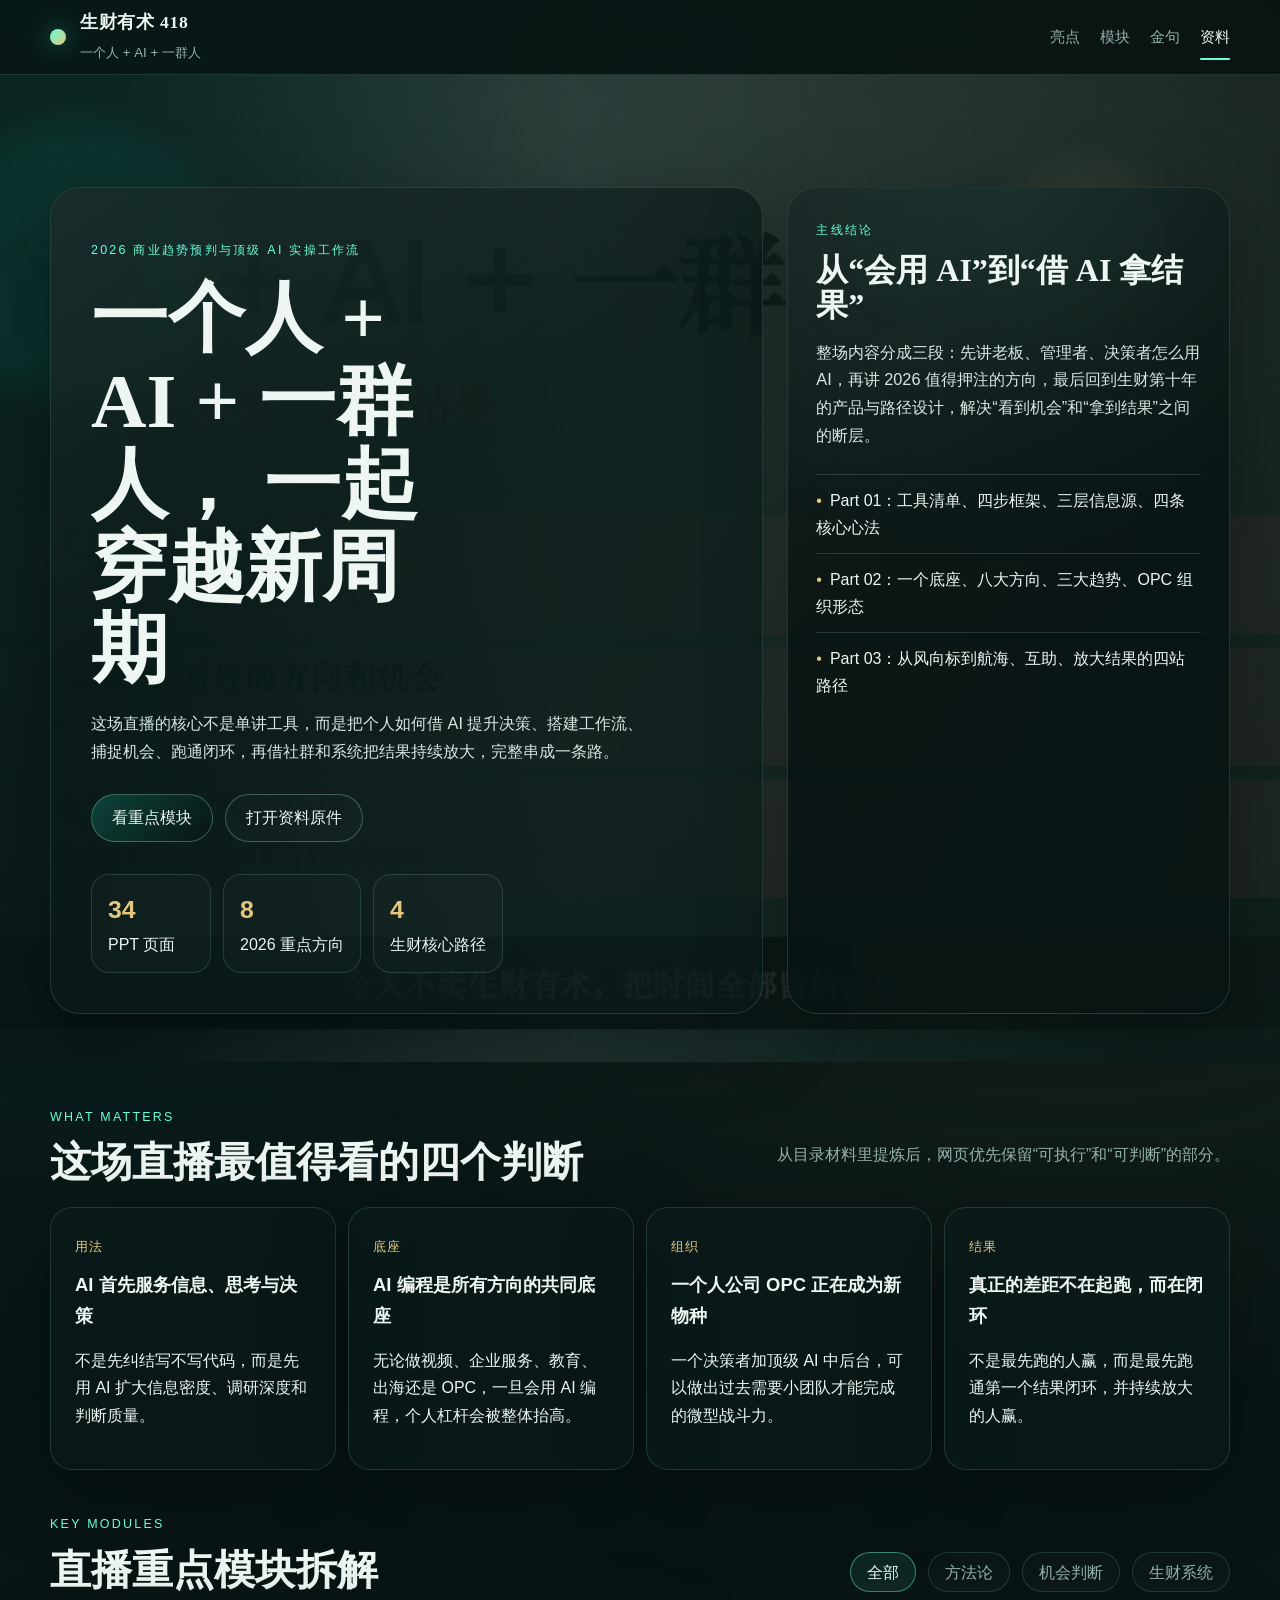
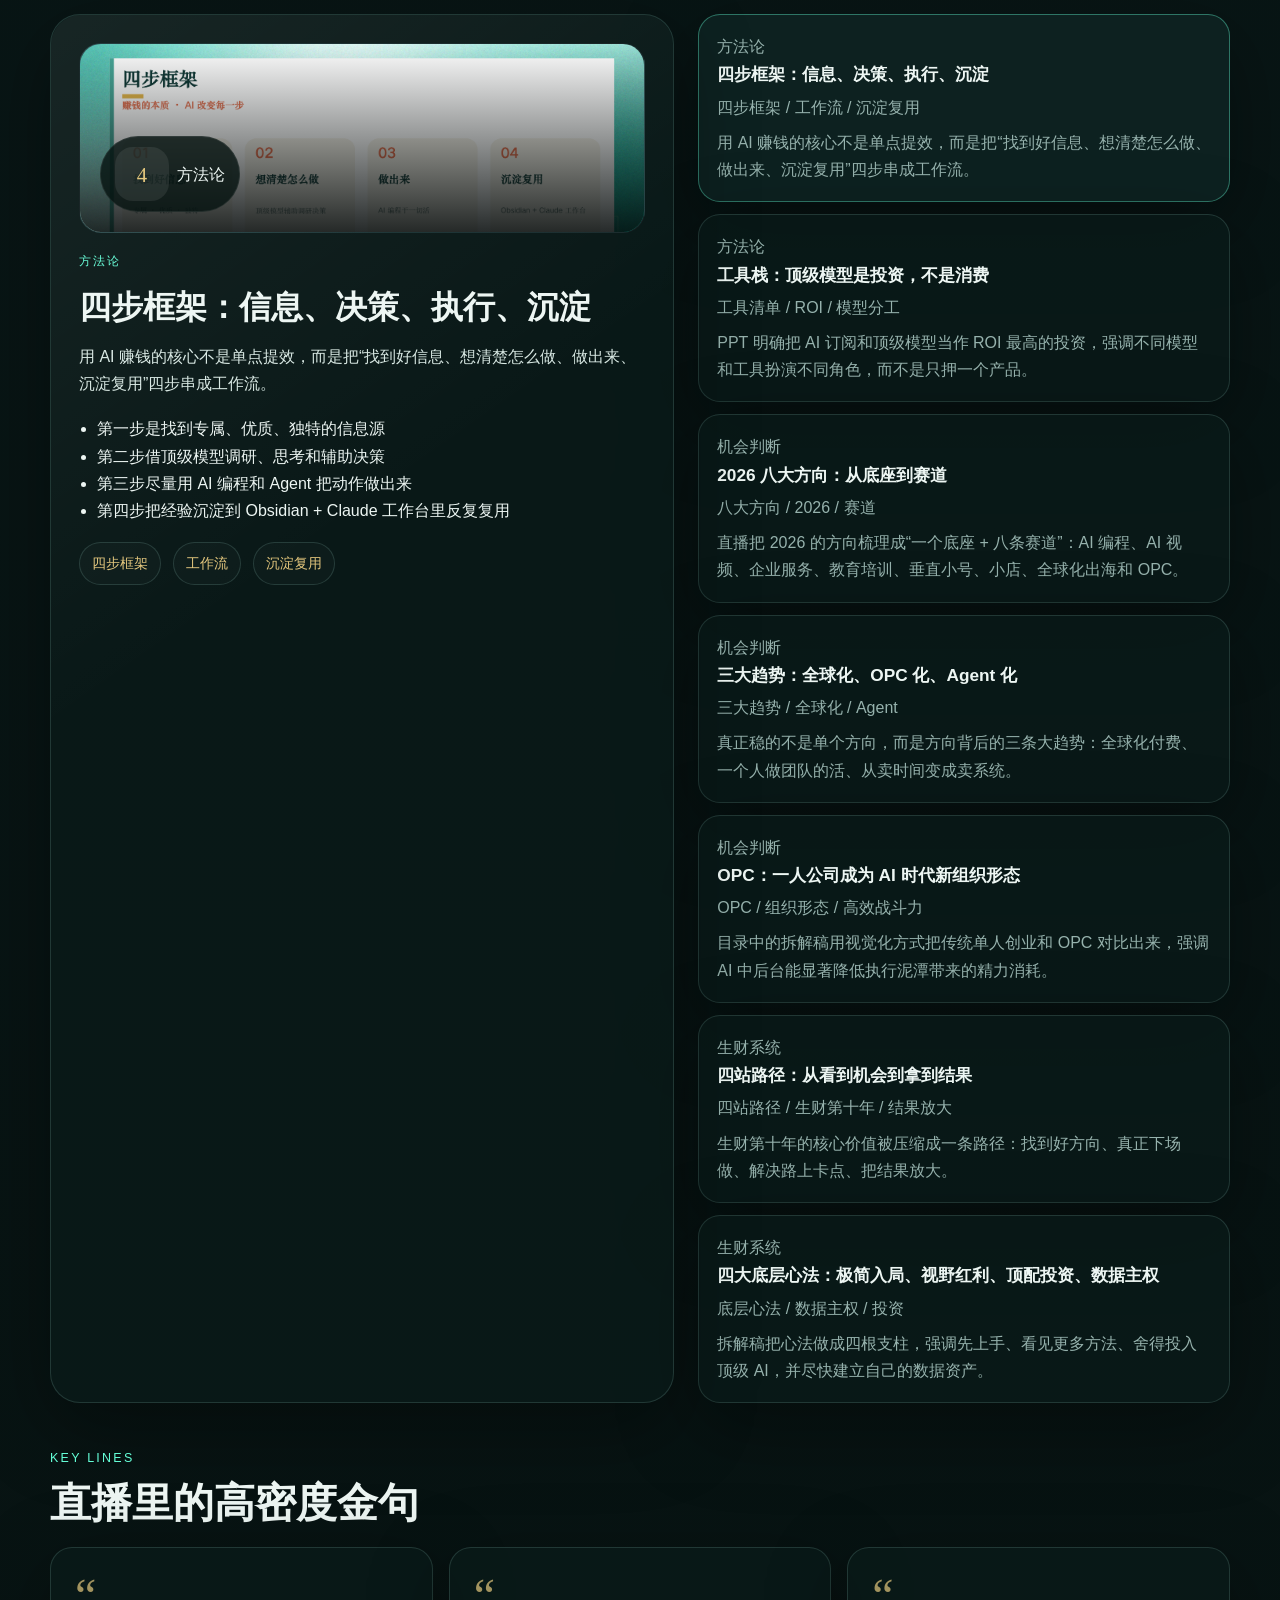
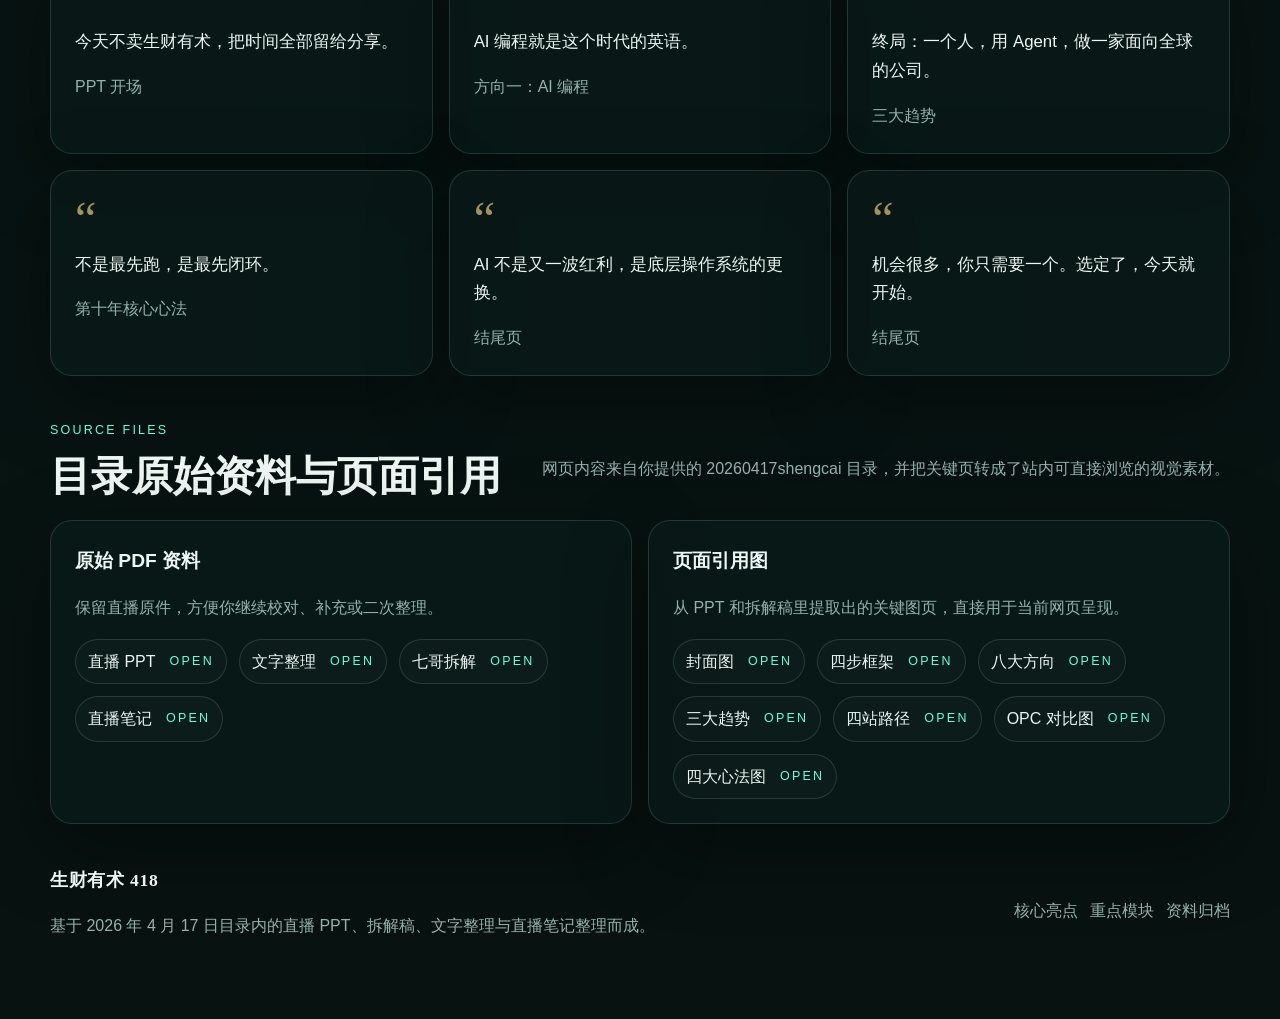
==== shengcai-20260417/index.html @ 8b5c6d2c "Publish shengcai 418 webpage" ====
<!DOCTYPE html>
<html lang="zh-CN">
<head>
  <meta charset="UTF-8">
  <meta name="viewport" content="width=device-width, initial-scale=1.0">
  <title>Insight Dark Template</title>
  <meta name="description" content="One-folder webpage template for insight pages, recap pages, and structured content landing pages.">
  <link rel="stylesheet" href="styles.css">
</head>
<body>
  <div class="site-shell">
    <header class="site-header">
      <div class="container header-row">
        <a class="brand" href="#top">
          <span class="brand-mark"></span>
          <span>
            <strong id="brand-name">Template</strong>
            <small id="brand-tagline">One folder, one webpage</small>
          </span>
        </a>
        <nav class="site-nav" id="site-nav"></nav>
      </div>
      <div class="container">
        <div class="creator-bar" id="creator-bar"></div>
      </div>
    </header>

    <main id="top">
      <section class="hero">
        <div class="hero-orb hero-orb-a"></div>
        <div class="hero-orb hero-orb-b"></div>
        <div class="container hero-grid">
          <div class="hero-copy">
            <p class="eyebrow" id="hero-eyebrow"></p>
            <h1 class="hero-title" id="hero-title"></h1>
            <p class="hero-summary" id="hero-summary"></p>
            <div class="hero-actions" id="hero-actions"></div>
            <div class="hero-stats" id="hero-stats"></div>
          </div>
          <aside class="hero-panel">
            <div class="panel-kicker" id="hero-panel-kicker"></div>
            <h2 class="panel-title" id="hero-panel-title"></h2>
            <p class="panel-text" id="hero-panel-text"></p>
            <ul class="panel-list" id="hero-panel-list"></ul>
          </aside>
        </div>
      </section>

      <section class="section focus-section" id="focus">
        <div class="container">
          <div class="section-head">
            <div>
              <p class="section-kicker" id="focus-kicker"></p>
              <h2 class="section-title" id="focus-title"></h2>
            </div>
            <p class="section-note" id="focus-note"></p>
          </div>
          <div class="focus-grid" id="focus-grid"></div>
        </div>
      </section>

      <section class="section module-section" id="modules">
        <div class="container">
          <div class="section-head">
            <div>
              <p class="section-kicker" id="modules-kicker"></p>
              <h2 class="section-title" id="modules-title"></h2>
            </div>
            <div class="module-filters" id="module-filters"></div>
          </div>

          <div class="module-layout">
            <article class="module-spotlight" id="module-spotlight"></article>
            <div class="module-list" id="module-list"></div>
          </div>
        </div>
      </section>

      <section class="section quotes-section" id="quotes">
        <div class="container">
          <div class="section-head">
            <div>
              <p class="section-kicker" id="quotes-kicker"></p>
              <h2 class="section-title" id="quotes-title"></h2>
            </div>
          </div>
          <div class="quotes-grid" id="quotes-grid"></div>
        </div>
      </section>

      <section class="section archive-section" id="archive">
        <div class="container">
          <div class="section-head">
            <div>
              <p class="section-kicker" id="archive-kicker"></p>
              <h2 class="section-title" id="archive-title"></h2>
            </div>
            <p class="section-note" id="archive-note"></p>
          </div>
          <div class="archive-grid" id="archive-grid"></div>
        </div>
      </section>
    </main>

    <footer class="site-footer">
      <div class="container footer-row">
        <div>
          <strong id="footer-title"></strong>
          <p id="footer-copy"></p>
        </div>
        <div class="footer-links" id="footer-links"></div>
      </div>
    </footer>
  </div>

  <script src="content.js"></script>
  <script src="app.js"></script>
</body>
</html>
---- shengcai-20260417/styles.css ----
:root {
  --bg: #081413;
  --bg-soft: #102120;
  --panel: rgba(11, 27, 26, 0.72);
  --panel-strong: rgba(9, 20, 20, 0.92);
  --line: rgba(183, 255, 240, 0.14);
  --line-strong: rgba(183, 255, 240, 0.28);
  --text: #edf6f3;
  --muted: #96b2ad;
  --accent: #65ffd8;
  --gold: #e4c77d;
  --shadow: 0 24px 80px rgba(0, 0, 0, 0.35);
  --radius-xl: 30px;
  --radius-lg: 22px;
  --container: 1180px;
  --display: "Palatino Linotype", "Book Antiqua", "Songti SC", serif;
  --body: "PingFang SC", "Microsoft YaHei", sans-serif;
}

* {
  box-sizing: border-box;
}

html {
  scroll-behavior: smooth;
}

body {
  margin: 0;
  background:
    radial-gradient(circle at top left, rgba(29, 199, 164, 0.18), transparent 30%),
    radial-gradient(circle at 85% 10%, rgba(228, 199, 125, 0.12), transparent 25%),
    linear-gradient(180deg, #091717 0%, #071211 100%);
  color: var(--text);
  font-family: var(--body);
  line-height: 1.7;
}

a {
  color: inherit;
  text-decoration: none;
}

button {
  font: inherit;
}

.container {
  width: min(calc(100% - 40px), var(--container));
  margin: 0 auto;
}

.site-shell {
  position: relative;
  overflow: hidden;
}

.site-header {
  position: sticky;
  top: 0;
  z-index: 20;
  backdrop-filter: blur(18px);
  background: rgba(6, 15, 15, 0.72);
  border-bottom: 1px solid var(--line);
}

.header-row,
.footer-row {
  display: flex;
  align-items: center;
  justify-content: space-between;
  gap: 20px;
}

.header-row {
  min-height: 74px;
}

.brand {
  display: inline-flex;
  align-items: center;
  gap: 14px;
}

.brand strong,
.site-footer strong {
  display: block;
  font-family: var(--display);
  font-size: 1.1rem;
  letter-spacing: 0.04em;
}

.brand small,
.site-footer p,
.section-note,
.module-meta,
.archive-card p,
.quote-source {
  color: var(--muted);
}

.brand-mark {
  width: 16px;
  height: 16px;
  border-radius: 999px;
  background: linear-gradient(135deg, var(--accent), var(--gold));
  box-shadow: 0 0 24px rgba(101, 255, 216, 0.4);
}

.site-nav {
  display: flex;
  align-items: center;
  gap: 20px;
  flex-wrap: wrap;
  justify-content: flex-end;
}

.site-nav a {
  color: var(--muted);
  font-size: 0.95rem;
  position: relative;
}

.site-nav a:hover,
.site-nav a.is-active {
  color: var(--text);
}

.site-nav a.is-active::after {
  content: "";
  position: absolute;
  left: 0;
  right: 0;
  bottom: -10px;
  height: 2px;
  border-radius: 999px;
  background: var(--accent);
}

.hero,
.section,
.site-footer {
  position: relative;
}

.hero {
  padding: 112px 0 48px;
}

.hero.has-hero-image::before {
  content: "";
  position: absolute;
  inset: 0;
  background:
    linear-gradient(90deg, rgba(6, 15, 15, 0.96) 8%, rgba(6, 15, 15, 0.72) 45%, rgba(6, 15, 15, 0.88) 100%),
    var(--hero-image) center/cover no-repeat;
  opacity: 0.48;
  pointer-events: none;
}

.hero-grid,
.module-layout {
  display: grid;
  gap: 24px;
}

.hero-grid {
  grid-template-columns: minmax(0, 1.45fr) minmax(340px, 0.9fr);
  align-items: stretch;
}

.hero-copy,
.hero-panel,
.module-spotlight,
.archive-card,
.quote-card,
.focus-card,
.module-item {
  border: 1px solid var(--line);
  background: var(--panel);
  box-shadow: var(--shadow);
}

.hero-copy,
.hero-panel,
.module-spotlight {
  border-radius: var(--radius-xl);
}

.hero-copy {
  padding: 40px;
  position: relative;
}

.hero-copy::before,
.hero-panel::before,
.module-spotlight::before {
  content: "";
  position: absolute;
  inset: 0;
  border-radius: inherit;
  background: linear-gradient(145deg, rgba(255, 255, 255, 0.06), transparent 40%);
  pointer-events: none;
}

.hero-title,
.panel-title,
.section-title,
.module-name {
  font-family: var(--display);
  line-height: 1.08;
}

.hero-title {
  margin: 16px 0 18px;
  font-size: clamp(2.6rem, 6vw, 5rem);
  max-width: 10ch;
}

.eyebrow,
.section-kicker,
.panel-kicker,
.module-tagline,
.archive-link small {
  color: var(--accent);
  text-transform: uppercase;
  letter-spacing: 0.18em;
  font-size: 0.78rem;
}

.hero-summary,
.panel-text {
  max-width: 62ch;
  color: #d8e8e3;
  font-size: 1.02rem;
}

.hero-actions,
.hero-stats,
.module-filters,
.focus-grid,
.module-tags,
.archive-links,
.footer-links {
  display: flex;
  flex-wrap: wrap;
  gap: 12px;
}

.hero-actions {
  margin: 28px 0 32px;
}

.hero-actions a {
  display: inline-flex;
  align-items: center;
  justify-content: center;
  min-height: 48px;
  padding: 0 20px;
  border-radius: 999px;
  border: 1px solid var(--line-strong);
  transition: transform 0.22s ease, border-color 0.22s ease, background 0.22s ease;
}

.hero-actions a:first-child {
  background: linear-gradient(135deg, rgba(25, 213, 175, 0.22), rgba(8, 20, 19, 0.9));
}

.hero-actions a:last-child {
  background: rgba(255, 255, 255, 0.02);
}

.hero-actions a:hover,
.module-item:hover,
.archive-link:hover {
  transform: translateY(-2px);
  border-color: rgba(101, 255, 216, 0.38);
}

.hero-stats article {
  min-width: 120px;
  padding: 14px 16px;
  border: 1px solid var(--line);
  border-radius: 18px;
  background: rgba(255, 255, 255, 0.02);
}

.hero-stats strong {
  display: block;
  font-size: 1.55rem;
  color: var(--gold);
}

.hero-panel {
  position: relative;
  padding: 32px 28px;
  background:
    radial-gradient(circle at top, rgba(101, 255, 216, 0.08), transparent 45%),
    var(--panel-strong);
}

.panel-title {
  margin: 12px 0;
  font-size: 2rem;
}

.panel-list {
  margin: 24px 0 0;
  padding: 0;
  list-style: none;
}

.panel-list li {
  padding: 12px 0;
  border-top: 1px solid var(--line);
}

.panel-list li::before {
  content: "•";
  color: var(--gold);
  margin-right: 8px;
}

.section {
  padding: 32px 0 0;
}

.section-head {
  display: flex;
  align-items: end;
  justify-content: space-between;
  gap: 20px;
  margin-bottom: 22px;
}

.section-title {
  margin: 10px 0 0;
  font-size: clamp(1.8rem, 3.2vw, 3rem);
}

.focus-grid {
  display: grid;
  grid-template-columns: repeat(4, minmax(0, 1fr));
}

.focus-card,
.quote-card,
.archive-card,
.module-item {
  border-radius: var(--radius-lg);
}

.focus-card {
  padding: 24px;
}

.focus-card strong {
  display: block;
  font-size: 1.15rem;
  margin: 10px 0 6px;
}

.focus-card span {
  color: var(--gold);
  font-size: 0.84rem;
  letter-spacing: 0.08em;
  text-transform: uppercase;
}

.module-layout {
  grid-template-columns: minmax(0, 1.08fr) minmax(320px, 0.92fr);
}

.module-filters button {
  min-height: 40px;
  padding: 0 16px;
  border-radius: 999px;
  border: 1px solid var(--line);
  background: rgba(255, 255, 255, 0.02);
  color: var(--muted);
  cursor: pointer;
}

.module-filters button.is-active {
  color: var(--text);
  border-color: rgba(101, 255, 216, 0.45);
  background: rgba(101, 255, 216, 0.08);
}

.module-spotlight {
  position: relative;
  padding: 28px;
  min-height: 420px;
  display: flex;
  flex-direction: column;
  gap: 18px;
}

.module-cover {
  min-height: 190px;
  border-radius: 22px;
  border: 1px solid rgba(255, 255, 255, 0.06);
  background:
    linear-gradient(140deg, rgba(255, 255, 255, 0.08), transparent 40%),
    var(--cover-gradient, linear-gradient(135deg, #163330, #091413));
  display: flex;
  align-items: end;
  padding: 20px;
  overflow: hidden;
  position: relative;
}

.module-cover img {
  position: absolute;
  inset: 0;
  width: 100%;
  height: 100%;
  object-fit: cover;
}

.module-cover::after {
  content: "";
  position: absolute;
  inset: 0;
  background: linear-gradient(180deg, transparent, rgba(3, 8, 8, 0.86));
}

.module-cover-badge {
  position: relative;
  z-index: 1;
  display: inline-flex;
  align-items: center;
  gap: 8px;
  padding: 10px 14px;
  border-radius: 999px;
  background: rgba(7, 20, 18, 0.82);
  border: 1px solid rgba(255, 255, 255, 0.08);
}

.module-initial {
  width: 54px;
  height: 54px;
  border-radius: 18px;
  display: inline-flex;
  align-items: center;
  justify-content: center;
  background: rgba(255, 255, 255, 0.08);
  color: var(--gold);
  font-family: var(--display);
  font-size: 1.3rem;
}

.module-name {
  margin: 0;
  font-size: 2rem;
}

.module-summary {
  margin: 0;
  color: #d8e8e3;
}

.module-points {
  margin: 0;
  padding-left: 18px;
}

.module-list {
  display: grid;
  gap: 12px;
}

.module-item {
  padding: 18px;
  cursor: pointer;
  transition: transform 0.22s ease, border-color 0.22s ease, background 0.22s ease;
}

.module-item.is-active {
  border-color: rgba(101, 255, 216, 0.38);
  background: rgba(14, 34, 33, 0.95);
}

.module-item strong {
  display: block;
  margin-bottom: 4px;
  font-size: 1.08rem;
}

.module-item p {
  margin: 8px 0 0;
  color: var(--muted);
}

.module-tags span,
.archive-link {
  display: inline-flex;
  align-items: center;
  border: 1px solid var(--line);
  border-radius: 999px;
  padding: 8px 12px;
  background: rgba(255, 255, 255, 0.02);
}

.module-tags span {
  color: var(--gold);
  font-size: 0.9rem;
}

.quotes-grid,
.archive-grid {
  display: grid;
  gap: 16px;
}

.quotes-grid {
  grid-template-columns: repeat(3, minmax(0, 1fr));
}

.quote-card,
.archive-card {
  padding: 24px;
}

.quote-card blockquote {
  margin: 0 0 16px;
  font-size: 1.05rem;
}

.quote-card::before {
  content: "“";
  display: block;
  margin-bottom: 8px;
  font-family: var(--display);
  font-size: 3rem;
  line-height: 1;
  color: rgba(228, 199, 125, 0.7);
}

.archive-grid {
  grid-template-columns: repeat(2, minmax(0, 1fr));
}

.archive-card h3 {
  margin-top: 0;
  margin-bottom: 10px;
  font-size: 1.2rem;
}

.archive-links {
  margin-top: 18px;
}

.archive-link {
  justify-content: space-between;
  gap: 14px;
}

.site-footer {
  padding: 42px 0 64px;
}

.footer-links {
  justify-content: flex-end;
}

.footer-links a {
  color: var(--muted);
}

.hero-orb {
  position: absolute;
  border-radius: 999px;
  filter: blur(18px);
  opacity: 0.45;
  pointer-events: none;
}

.hero-orb-a {
  width: 280px;
  height: 280px;
  left: -60px;
  top: 48px;
  background: rgba(25, 213, 175, 0.18);
}

.hero-orb-b {
  width: 180px;
  height: 180px;
  right: 8%;
  top: 90px;
  background: rgba(228, 199, 125, 0.16);
}

@media (max-width: 1024px) {
  .hero-grid,
  .module-layout,
  .focus-grid,
  .quotes-grid,
  .archive-grid {
    grid-template-columns: 1fr;
  }

  .section-head,
  .footer-row {
    align-items: start;
    flex-direction: column;
  }
}

@media (max-width: 720px) {
  .header-row {
    padding: 12px 0;
    align-items: start;
    flex-direction: column;
  }

  .site-nav {
    justify-content: start;
  }

  .hero {
    padding-top: 96px;
  }

  .hero-copy,
  .hero-panel,
  .module-spotlight {
    padding: 24px;
  }

  .hero-title {
    font-size: 2.5rem;
  }

  .module-cover {
    min-height: 160px;
  }
}
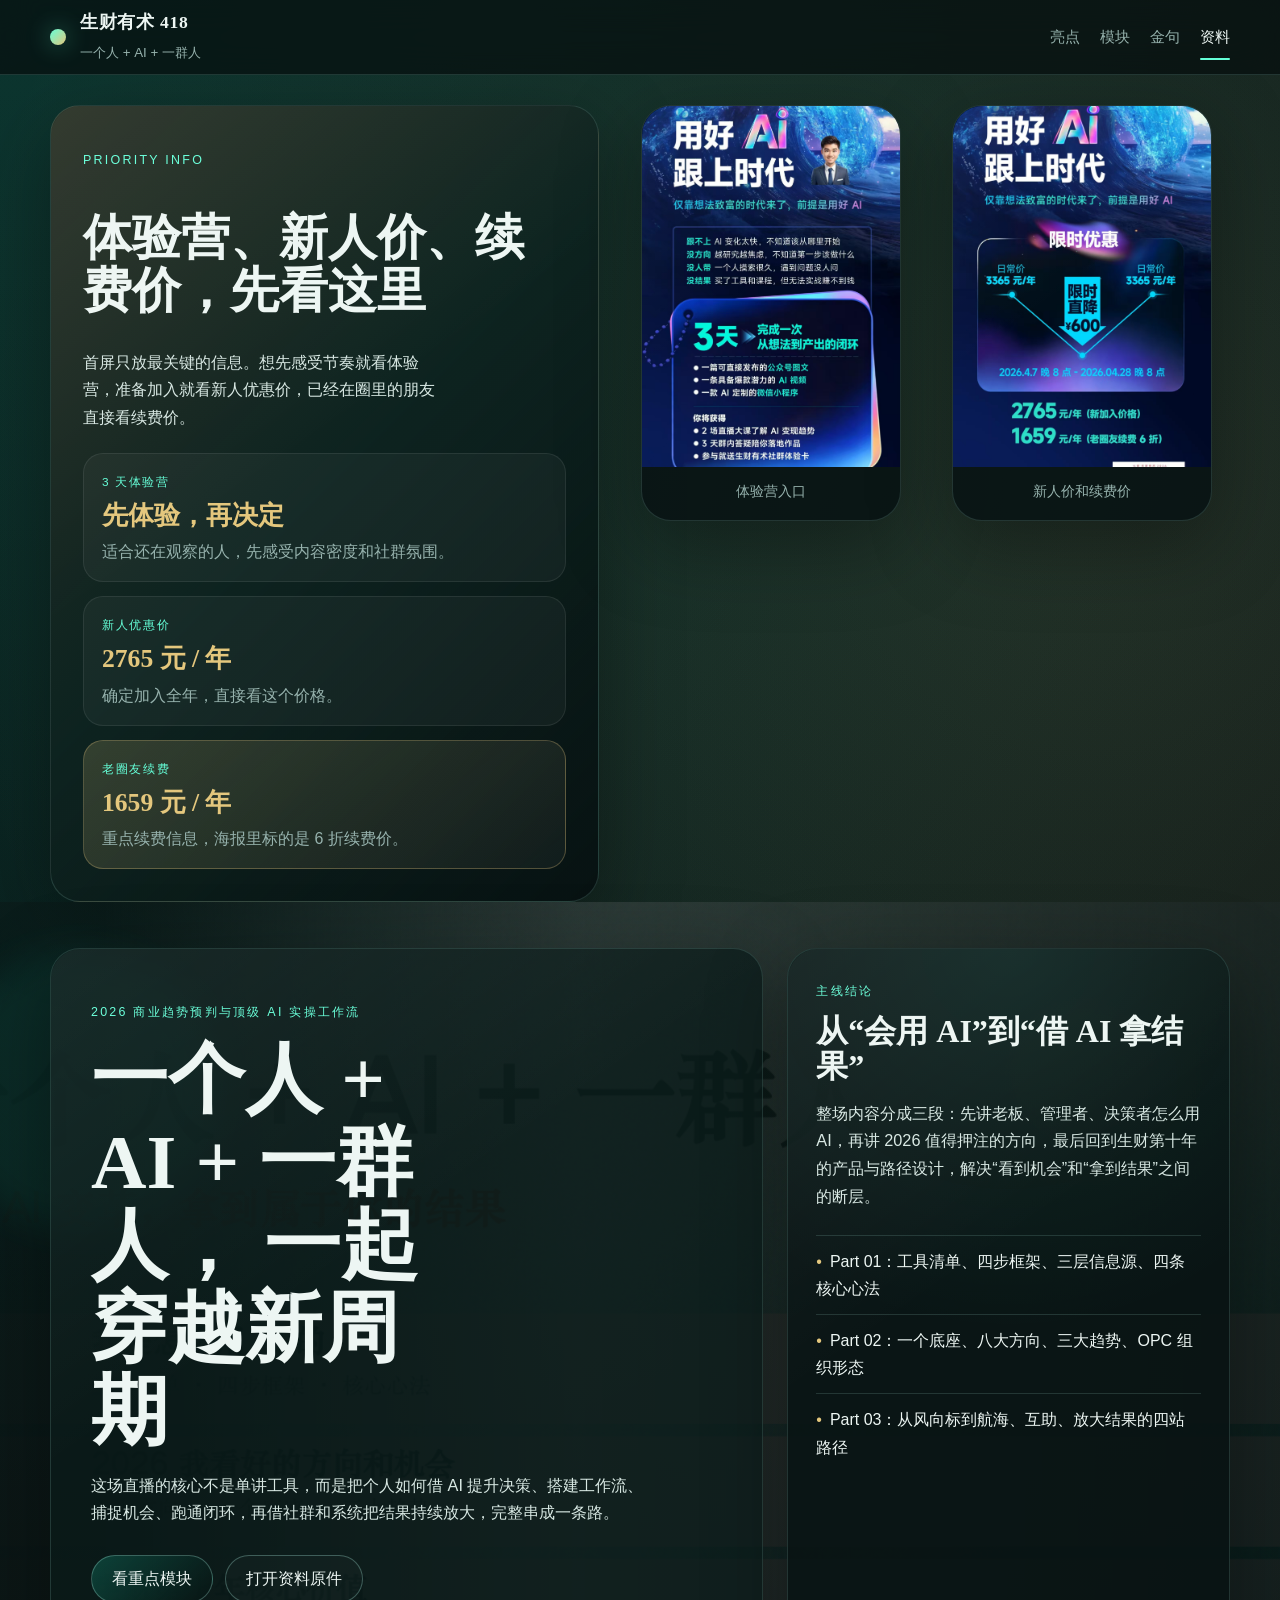
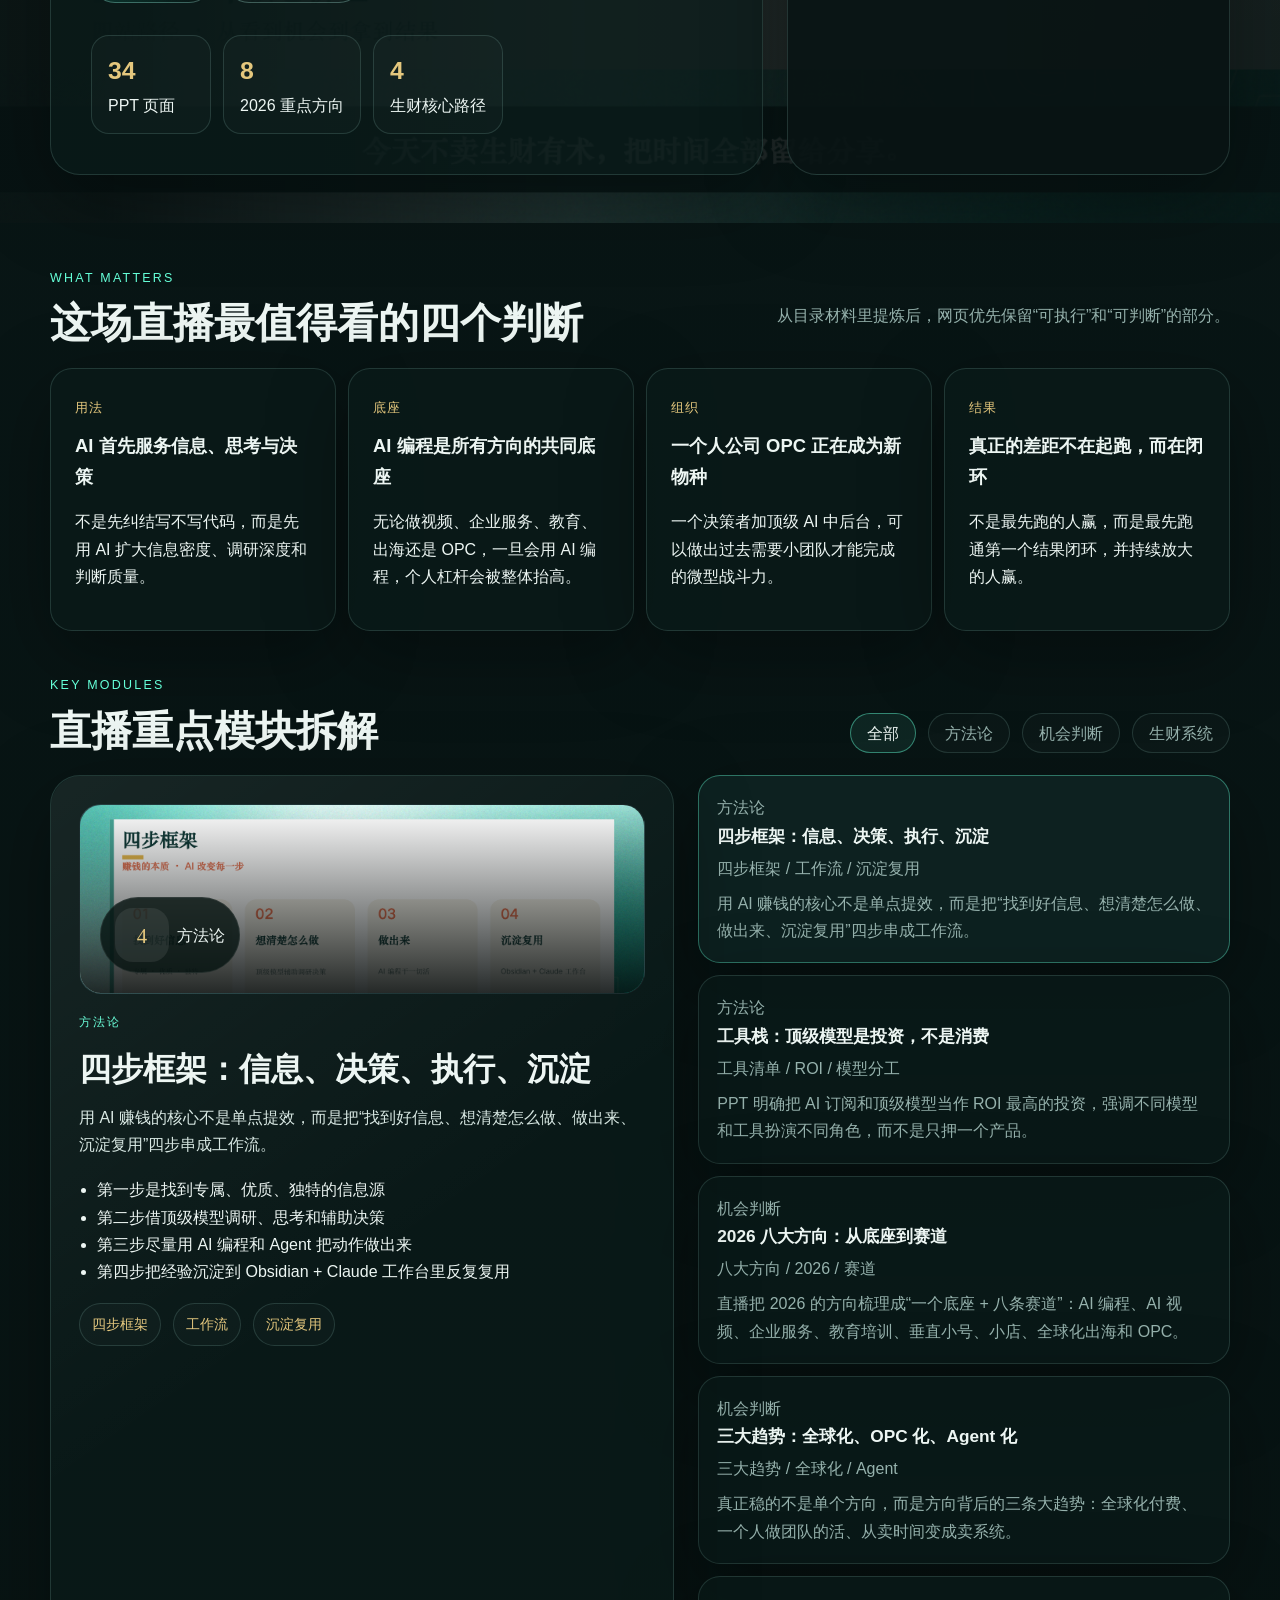
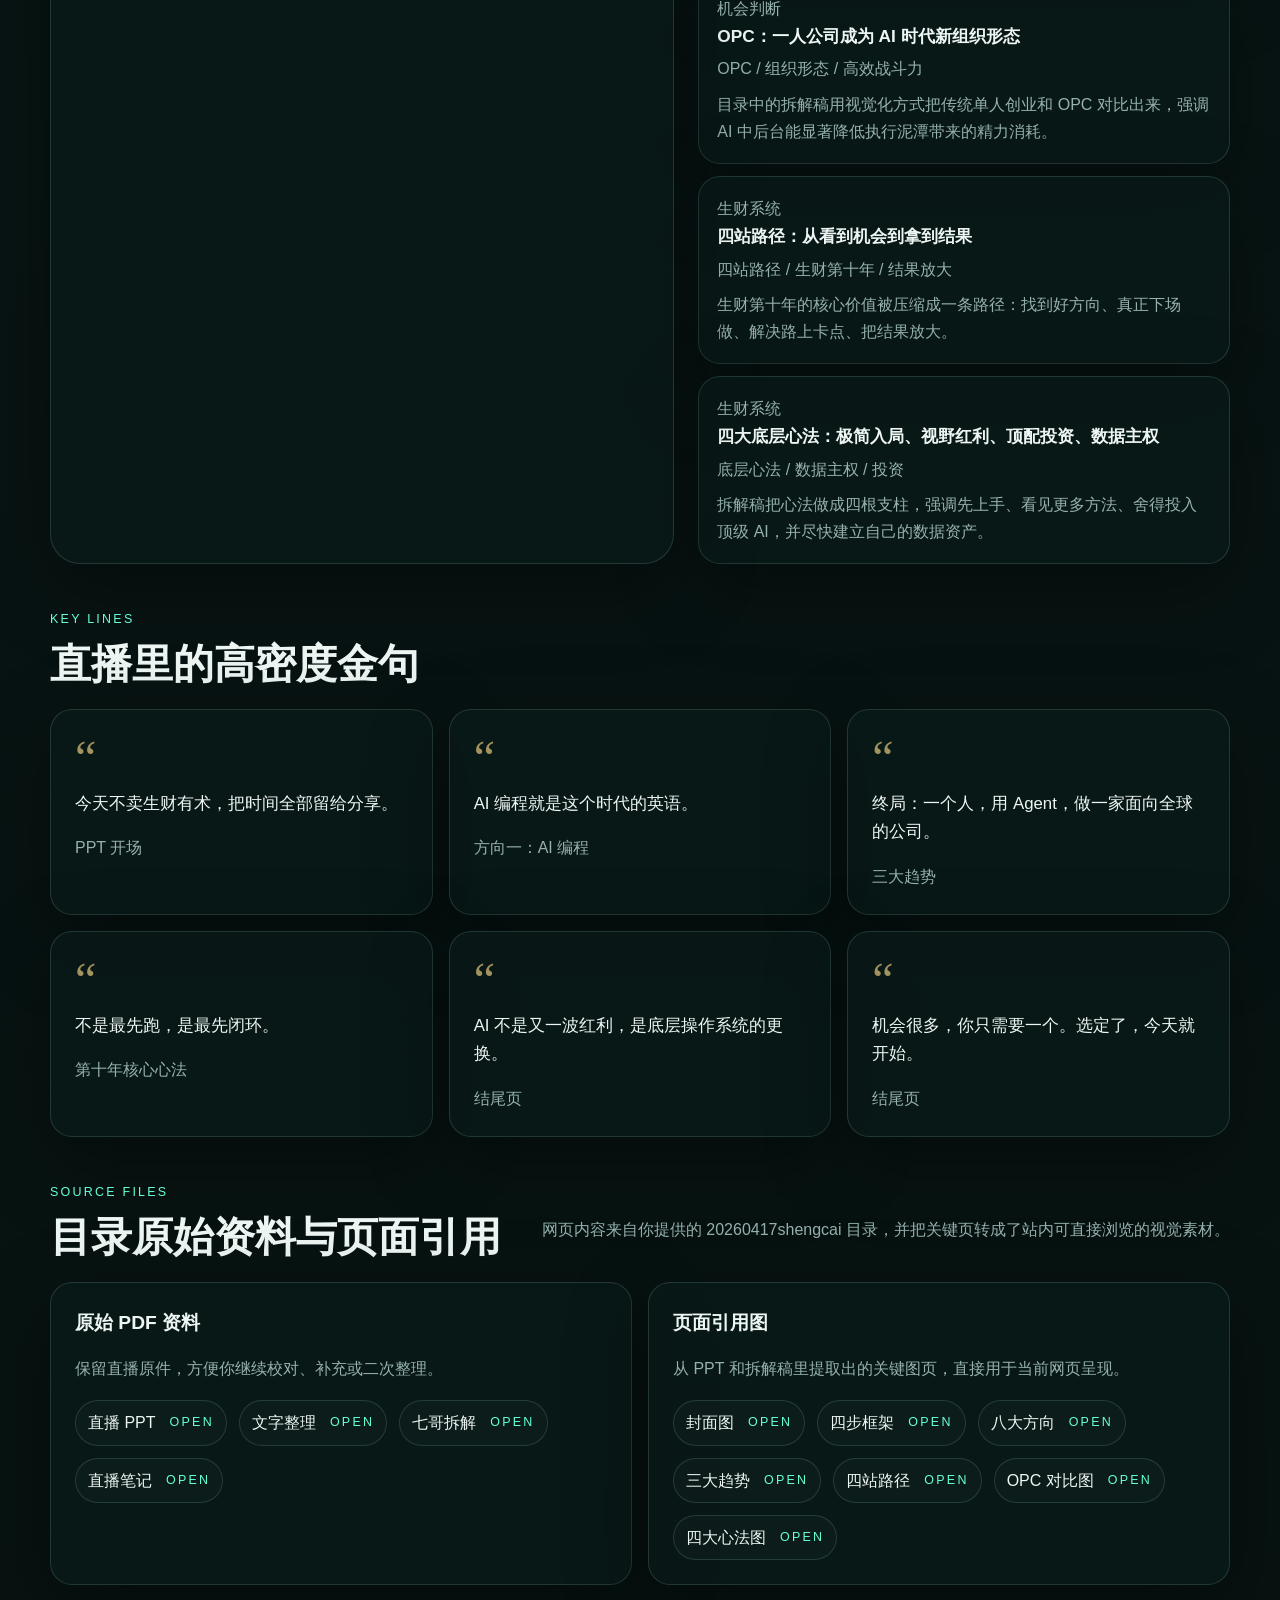
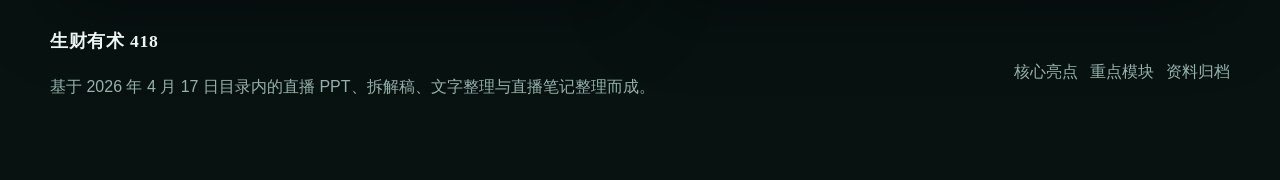
==== commit 5a317e72: "Surface renewal pricing first on the shengcai landing page The page now leads with the experience-ca" ====
--- a/shengcai-20260417/index.html
+++ b/shengcai-20260417/index.html
@@ -26,6 +26,53 @@
     </header>
 
     <main id="top">
+      <section class="renewal-top" aria-labelledby="renewal-top-title">
+        <div class="container">
+          <div class="renewal-shell">
+            <div class="renewal-copy">
+              <p class="section-kicker">Priority Info</p>
+              <h2 class="renewal-title" id="renewal-top-title">体验营、新人价、续费价，先看这里</h2>
+              <p class="renewal-summary">
+                首屏只放最关键的信息。想先感受节奏就看体验营，准备加入就看新人优惠价，已经在圈里的朋友直接看续费价。
+              </p>
+              <div class="renewal-key-list">
+                <article class="renewal-key-item">
+                  <div>
+                    <span class="renewal-key-label">3 天体验营</span>
+                    <strong class="renewal-key-value">先体验，再决定</strong>
+                  </div>
+                  <p class="renewal-key-note">适合还在观察的人，先感受内容密度和社群氛围。</p>
+                </article>
+                <article class="renewal-key-item">
+                  <div>
+                    <span class="renewal-key-label">新人优惠价</span>
+                    <strong class="renewal-key-value">2765 元 / 年</strong>
+                  </div>
+                  <p class="renewal-key-note">确定加入全年，直接看这个价格。</p>
+                </article>
+                <article class="renewal-key-item renewal-key-item-featured">
+                  <div>
+                    <span class="renewal-key-label">老圈友续费</span>
+                    <strong class="renewal-key-value">1659 元 / 年</strong>
+                  </div>
+                  <p class="renewal-key-note">重点续费信息，海报里标的是 6 折续费价。</p>
+                </article>
+              </div>
+            </div>
+            <div class="renewal-media" aria-label="体验营与新人优惠海报">
+              <figure class="renewal-poster">
+                <img src="assets/%E4%B8%83%E5%93%A5%E6%B8%A0%E9%81%93-%E7%94%9F%E8%B4%A2%E6%9C%89%E6%9C%AF%E7%AC%AC%E5%8D%81%E5%B9%B4%C2%B73%E5%A4%A9%E4%BD%93%E9%AA%8C%E8%90%A5.jpg" alt="生财有术第十年 3 天体验营海报">
+                <figcaption>体验营入口</figcaption>
+              </figure>
+              <figure class="renewal-poster">
+                <img src="assets/%E4%B8%83%E5%93%A5%E6%B8%A0%E9%81%93-%E7%94%9F%E8%B4%A2%E6%9C%89%E6%9C%AF%E7%AC%AC%E5%8D%81%E5%B9%B4%E4%BC%98%E6%83%A0%E4%BB%B72765%E5%85%83%20.jpg" alt="生财有术第十年新人优惠价与续费价海报">
+                <figcaption>新人价和续费价</figcaption>
+              </figure>
+            </div>
+          </div>
+        </div>
+      </section>
+
       <section class="hero">
         <div class="hero-orb hero-orb-a"></div>
         <div class="hero-orb hero-orb-b"></div>
--- a/shengcai-20260417/styles.css
+++ b/shengcai-20260417/styles.css
@@ -143,8 +143,139 @@
   position: relative;
 }
 
+.renewal-top {
+  padding: 30px 0 0;
+}
+
+.renewal-shell {
+  display: grid;
+  grid-template-columns: minmax(0, 0.95fr) minmax(0, 1.05fr);
+  gap: 24px;
+  align-items: start;
+}
+
+.renewal-copy,
+.renewal-poster {
+  position: relative;
+  border: 1px solid var(--line);
+  box-shadow: var(--shadow);
+}
+
+.renewal-copy {
+  display: flex;
+  flex-direction: column;
+  gap: 18px;
+  padding: 32px;
+  border-radius: var(--radius-xl);
+  background:
+    linear-gradient(135deg, rgba(228, 199, 125, 0.14), rgba(101, 255, 216, 0.06) 48%, rgba(7, 18, 18, 0.96)),
+    rgba(9, 21, 20, 0.96);
+}
+
+.renewal-copy::before,
+.renewal-poster::before {
+  content: "";
+  position: absolute;
+  inset: 0;
+  border-radius: inherit;
+  background: linear-gradient(145deg, rgba(255, 255, 255, 0.06), transparent 45%);
+  pointer-events: none;
+}
+
+.renewal-title {
+  margin: 10px 0 14px;
+  font-family: var(--display);
+  font-size: clamp(2rem, 3.8vw, 3.4rem);
+  line-height: 1.08;
+}
+
+.renewal-summary {
+  margin: 0;
+  max-width: 40ch;
+  color: #d8e8e3;
+  font-size: 1rem;
+}
+
+.renewal-key-list,
+.renewal-media {
+  display: grid;
+  gap: 14px;
+}
+
+.renewal-key-list {
+  margin-top: 4px;
+}
+
+.renewal-key-item {
+  display: grid;
+  gap: 8px;
+  padding: 18px 18px 16px;
+  border-radius: 20px;
+  border: 1px solid rgba(255, 255, 255, 0.08);
+  background: rgba(255, 255, 255, 0.04);
+}
+
+.renewal-key-label {
+  display: block;
+  color: var(--accent);
+  text-transform: uppercase;
+  letter-spacing: 0.14em;
+  font-size: 0.74rem;
+}
+
+.renewal-key-value {
+  display: block;
+  margin-top: 10px;
+  color: var(--gold);
+  font-family: var(--display);
+  font-size: clamp(1.45rem, 2vw, 2rem);
+  line-height: 1.1;
+}
+
+.renewal-key-note {
+  margin: 0;
+  color: var(--muted);
+}
+
+.renewal-key-item-featured {
+  background: linear-gradient(145deg, rgba(228, 199, 125, 0.18), rgba(255, 255, 255, 0.04));
+  border-color: rgba(228, 199, 125, 0.28);
+}
+
+.renewal-media {
+  grid-template-columns: repeat(2, minmax(0, 1fr));
+  align-items: start;
+  justify-items: center;
+}
+
+.renewal-poster {
+  margin: 0;
+  width: min(100%, 260px);
+  overflow: hidden;
+  border-radius: var(--radius-xl);
+  background: var(--panel-strong);
+}
+
+.renewal-poster img {
+  display: block;
+  width: 100%;
+  aspect-ratio: 4 / 5.6;
+  object-fit: cover;
+}
+
+.renewal-poster figcaption {
+  padding: 12px 16px 16px;
+  color: var(--muted);
+  font-size: 0.9rem;
+  text-align: center;
+}
+
 .hero {
   padding: 112px 0 48px;
+}
+
+.renewal-top + .hero {
+  padding-top: 46px;
 }
 
 .hero.has-hero-image::before {
@@ -593,6 +724,7 @@
 }
 
 @media (max-width: 1024px) {
+  .renewal-shell,
   .hero-grid,
   .module-layout,
   .focus-grid,
@@ -601,6 +733,14 @@
     grid-template-columns: 1fr;
   }
 
+  .renewal-media {
+    grid-template-columns: repeat(2, minmax(0, 1fr));
+  }
+
+  .renewal-key-list {
+    grid-template-columns: 1fr;
+  }
+
   .section-head,
   .footer-row {
     align-items: start;
@@ -623,6 +763,22 @@
     padding-top: 96px;
   }
 
+  .renewal-copy {
+    padding: 24px;
+  }
+
+  .renewal-media {
+    grid-template-columns: 1fr;
+  }
+
+  .renewal-poster {
+    width: min(100%, 320px);
+  }
+
+  .renewal-top + .hero {
+    padding-top: 28px;
+  }
+
   .hero-copy,
   .hero-panel,
   .module-spotlight {
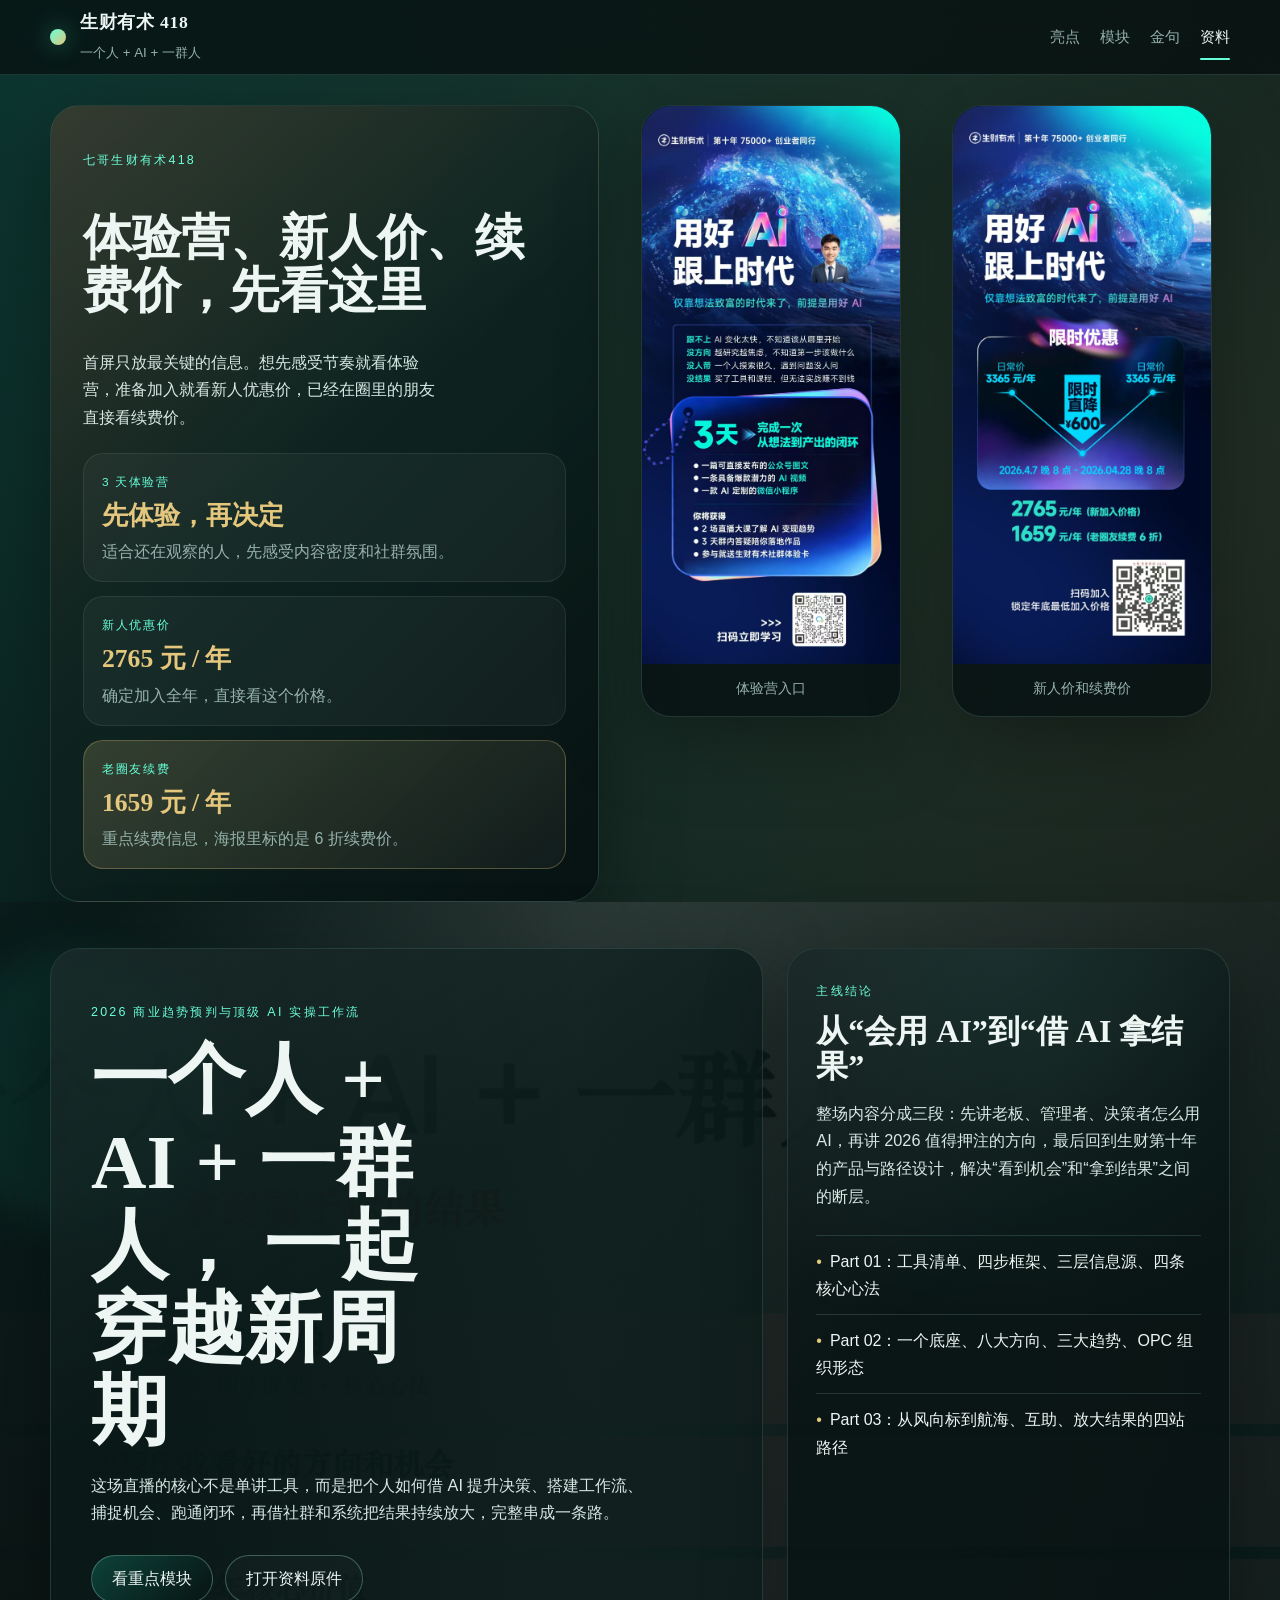
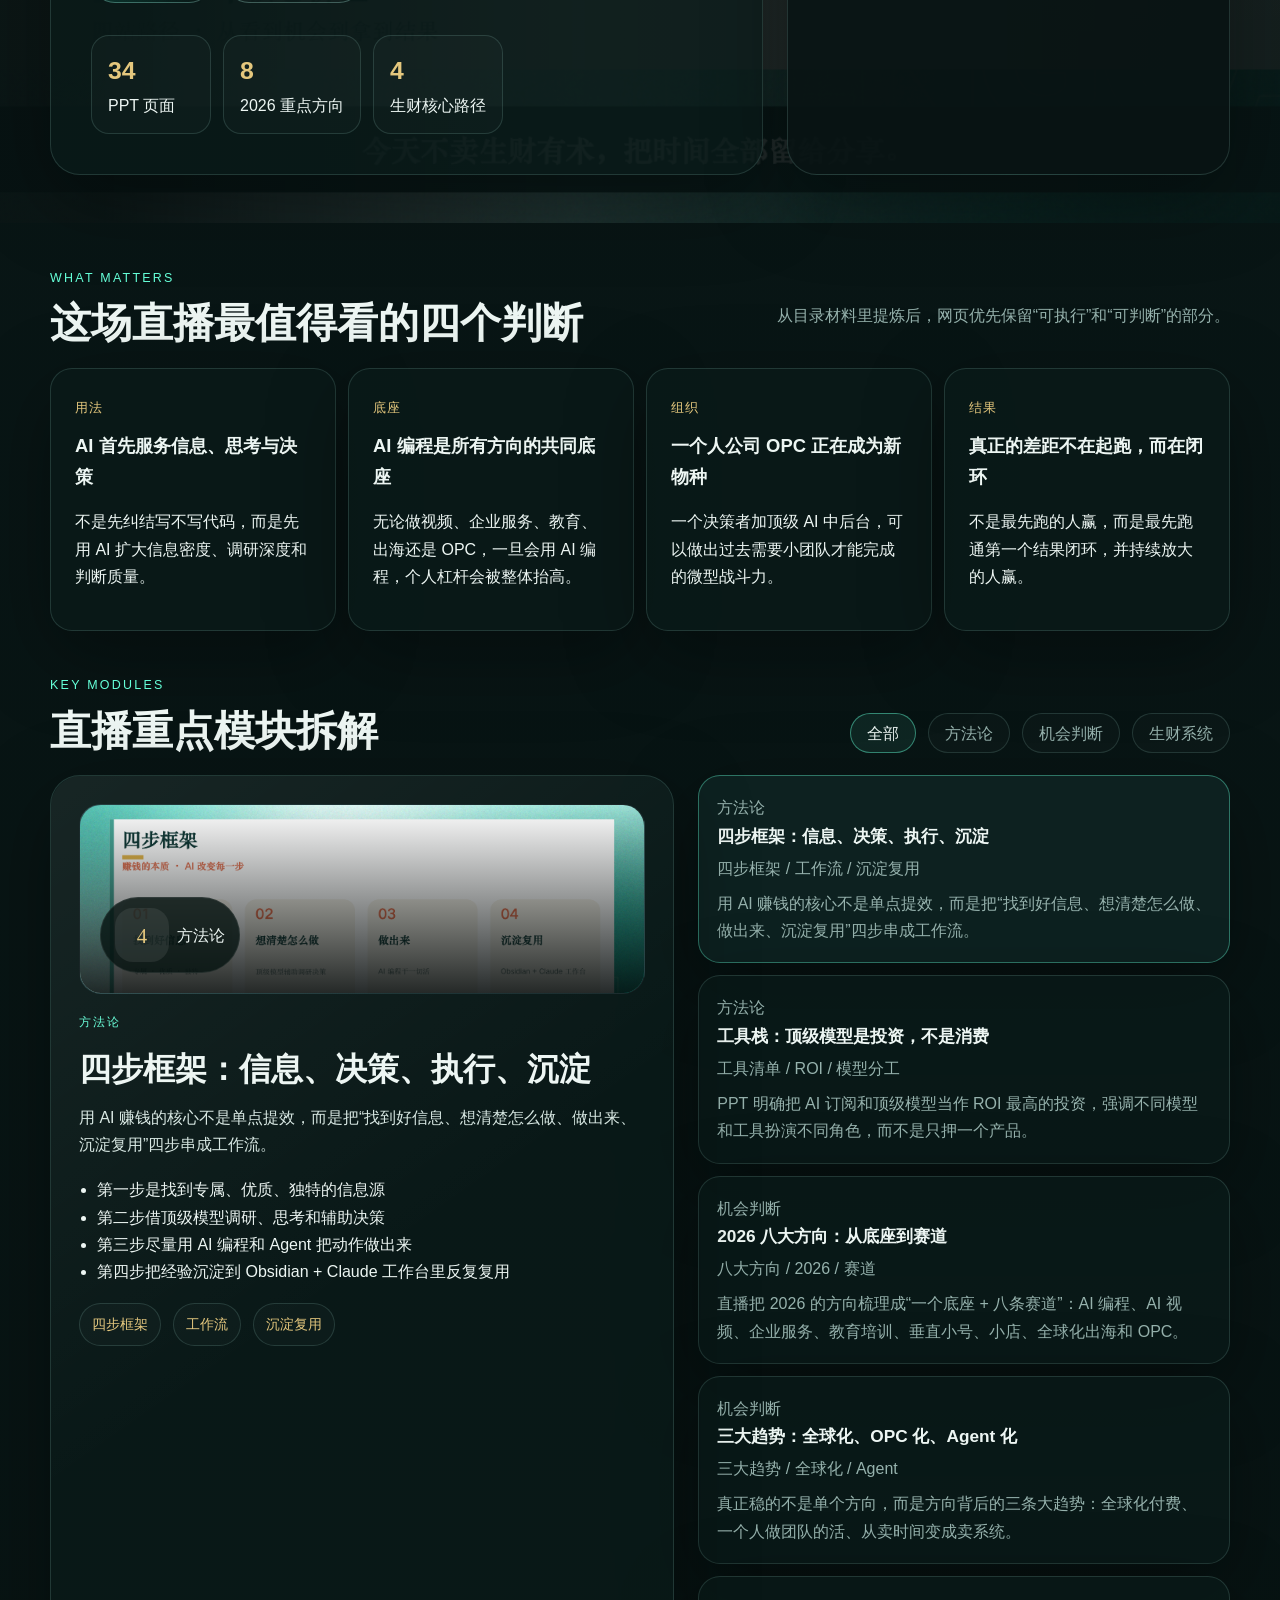
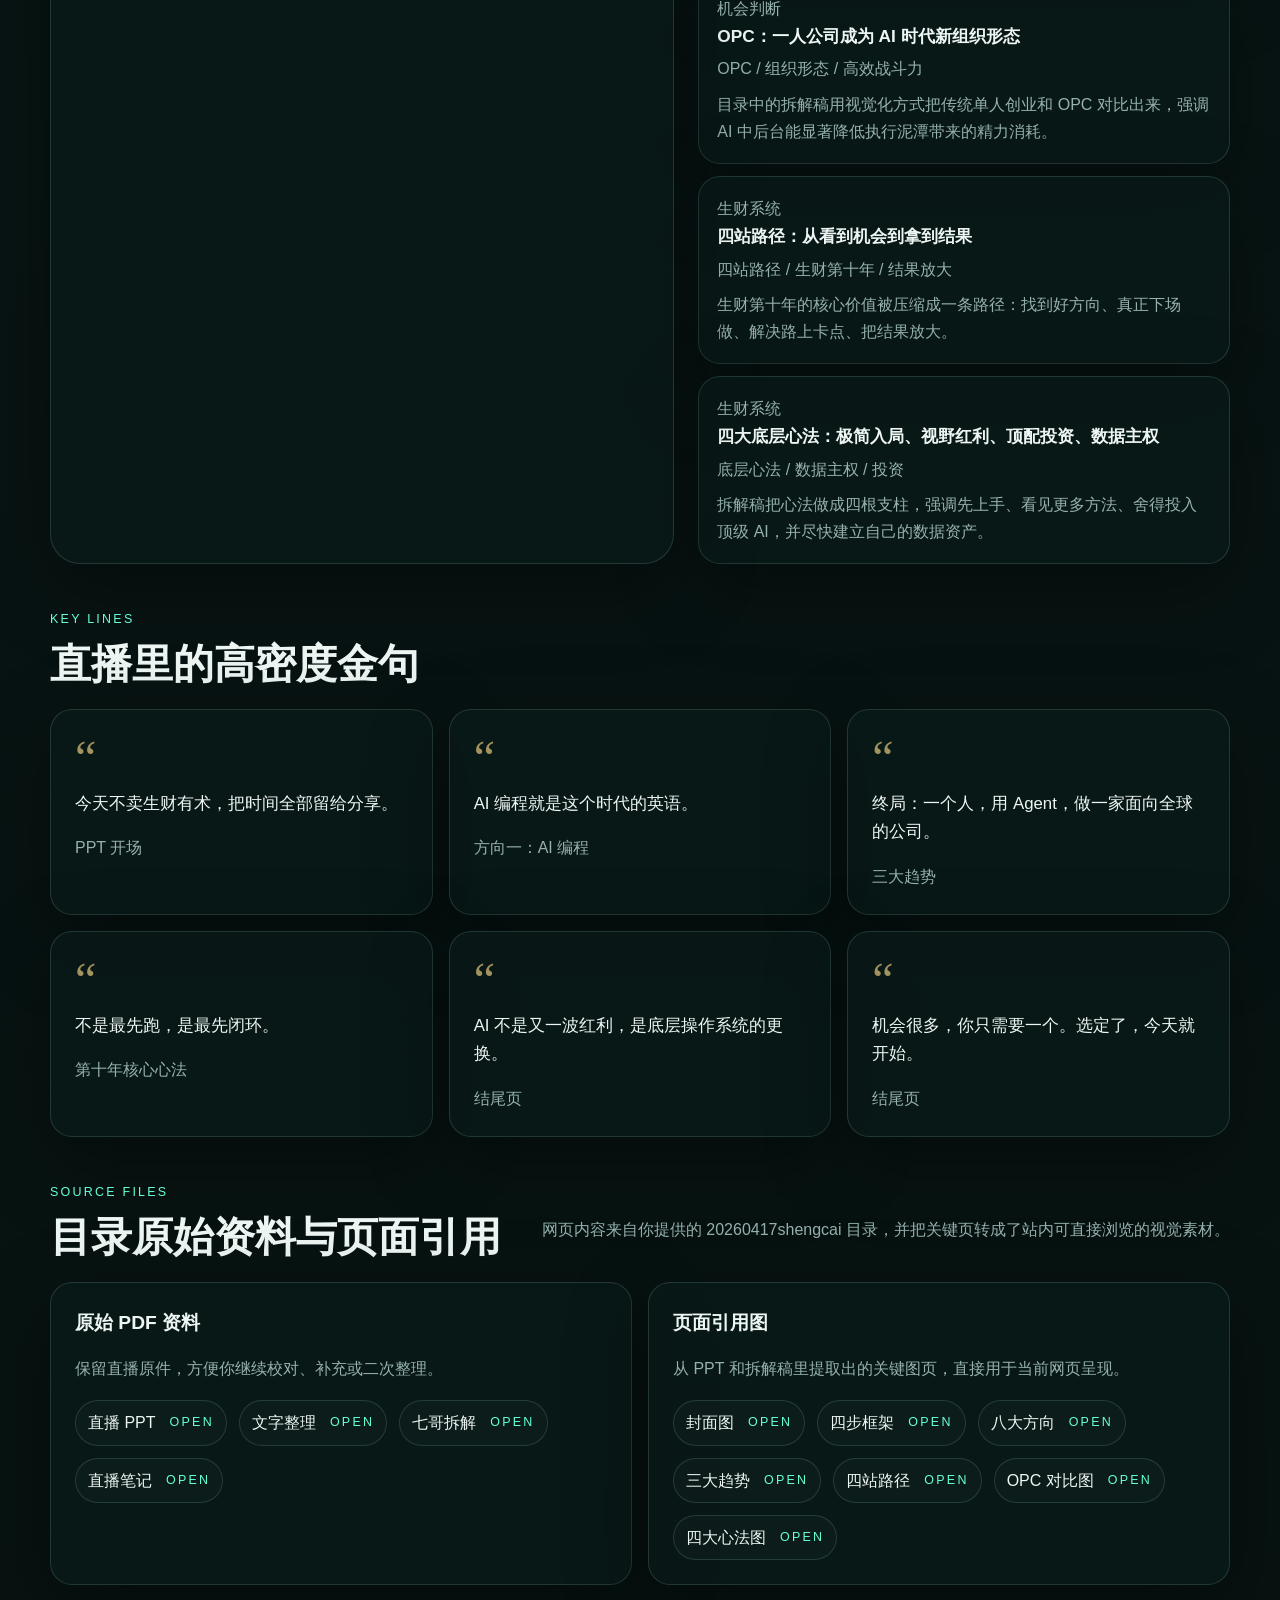
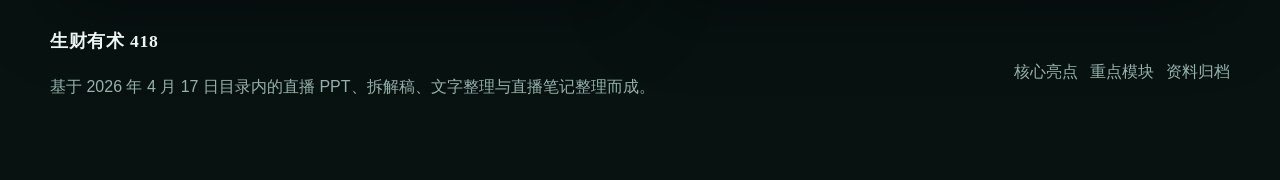
==== commit 2102f023: "Publish shengcai-20260417 updates" ====
--- a/shengcai-20260417/index.html
+++ b/shengcai-20260417/index.html
@@ -3,8 +3,8 @@
 <head>
   <meta charset="UTF-8">
   <meta name="viewport" content="width=device-width, initial-scale=1.0">
-  <title>Insight Dark Template</title>
-  <meta name="description" content="One-folder webpage template for insight pages, recap pages, and structured content landing pages.">
+  <title>七哥生财有术418</title>
+  <meta name="description" content="七哥生财有术418专题页，首屏展示体验营、新人优惠价和老圈友续费价。">
   <link rel="stylesheet" href="styles.css">
 </head>
 <body>
@@ -14,8 +14,8 @@
         <a class="brand" href="#top">
           <span class="brand-mark"></span>
           <span>
-            <strong id="brand-name">Template</strong>
-            <small id="brand-tagline">One folder, one webpage</small>
+            <strong id="brand-name">七哥生财有术418</strong>
+            <small id="brand-tagline">体验营 / 新人价 / 续费价</small>
           </span>
         </a>
         <nav class="site-nav" id="site-nav"></nav>
@@ -30,7 +30,7 @@
         <div class="container">
           <div class="renewal-shell">
             <div class="renewal-copy">
-              <p class="section-kicker">Priority Info</p>
+              <p class="section-kicker">七哥生财有术418</p>
               <h2 class="renewal-title" id="renewal-top-title">体验营、新人价、续费价，先看这里</h2>
               <p class="renewal-summary">
                 首屏只放最关键的信息。想先感受节奏就看体验营，准备加入就看新人优惠价，已经在圈里的朋友直接看续费价。
--- a/shengcai-20260417/styles.css
+++ b/shengcai-20260417/styles.css
@@ -259,8 +259,8 @@
 .renewal-poster img {
   display: block;
   width: 100%;
-  aspect-ratio: 4 / 5.6;
-  object-fit: cover;
+  height: auto;
+  object-fit: contain;
 }
 
 .renewal-poster figcaption {
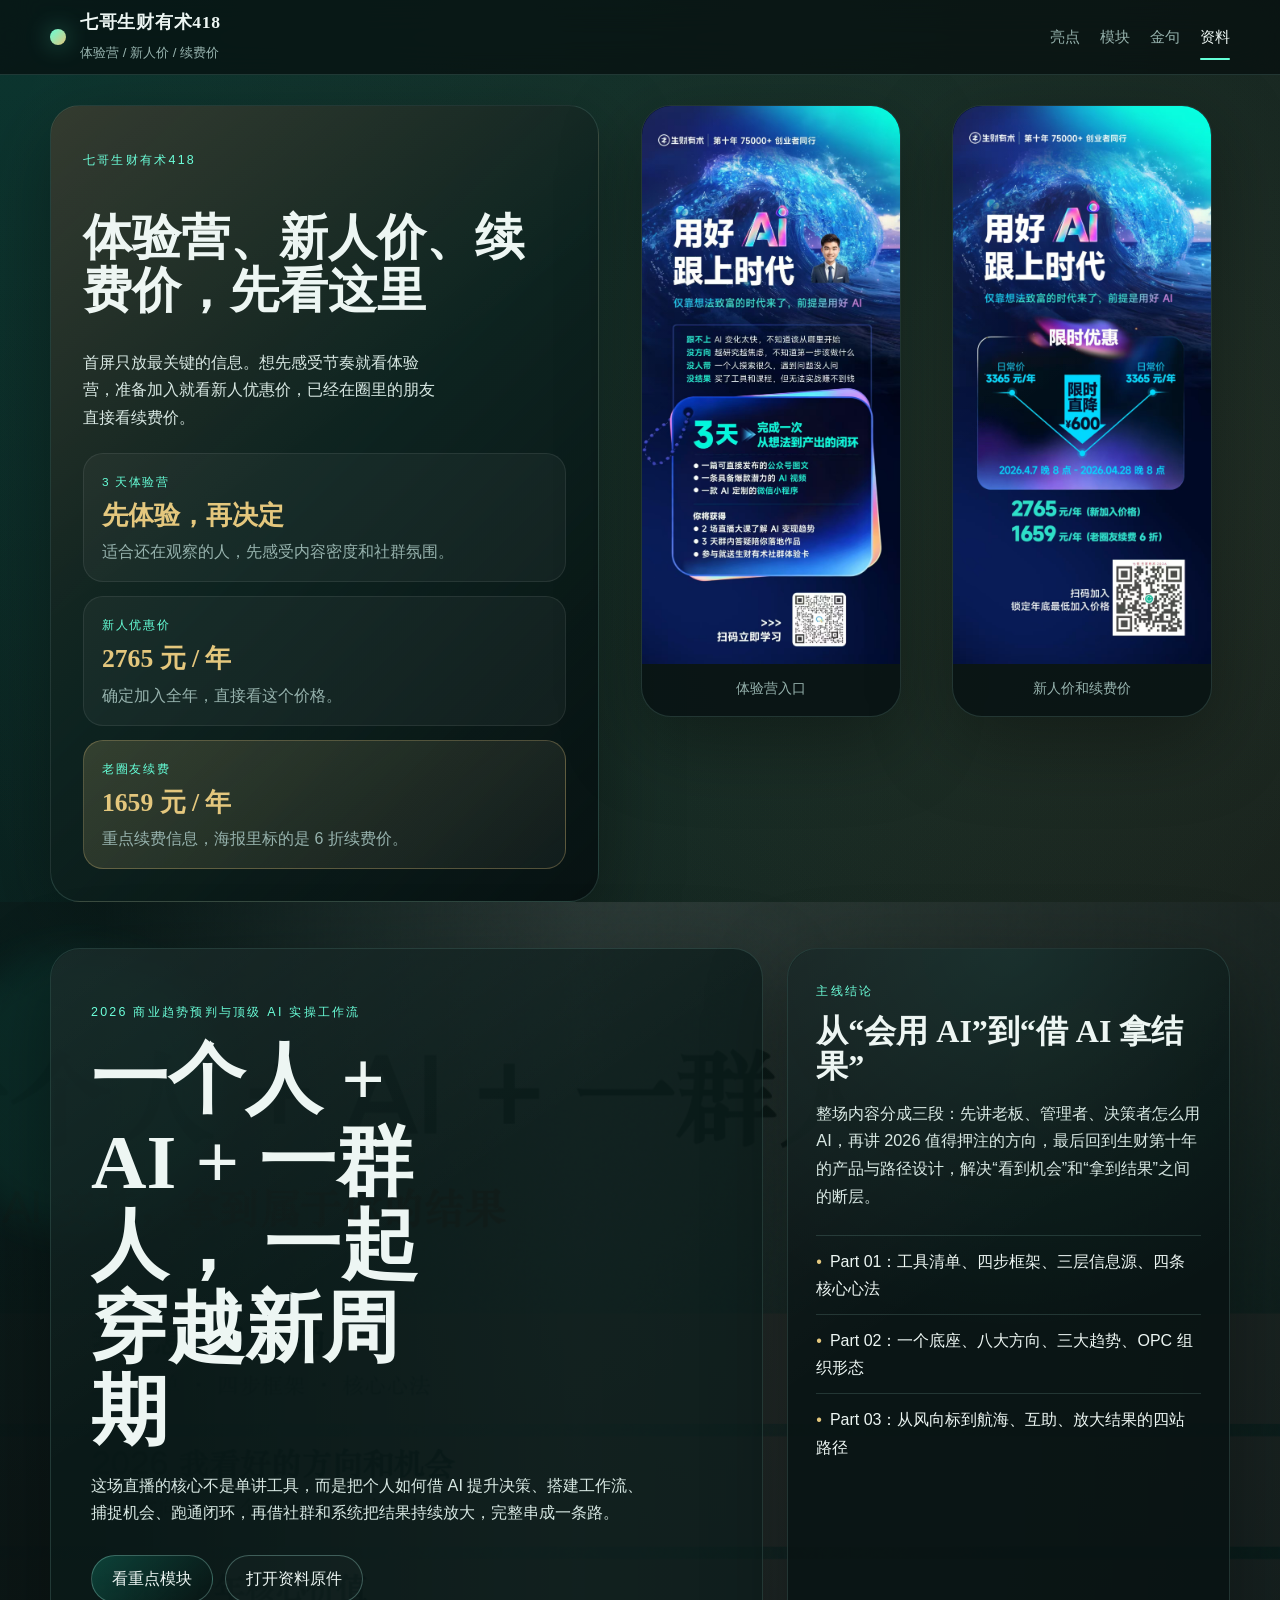
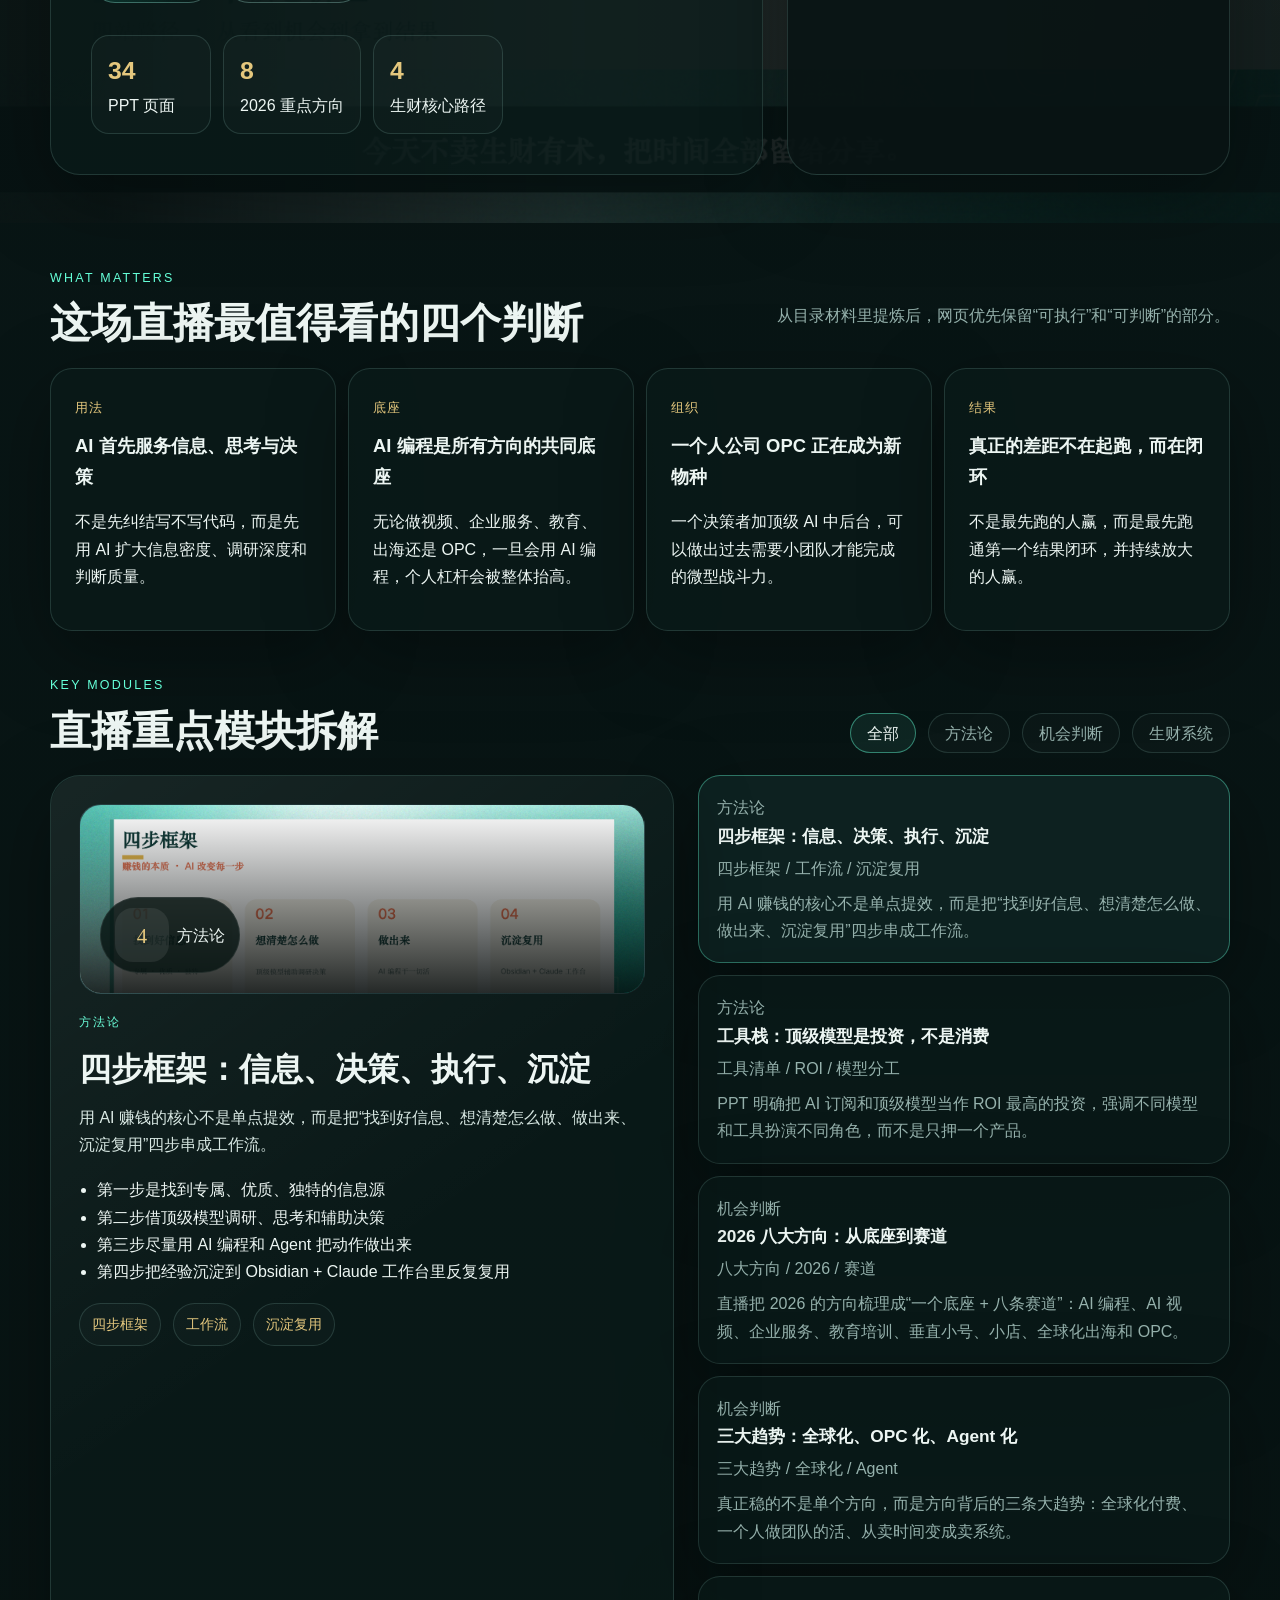
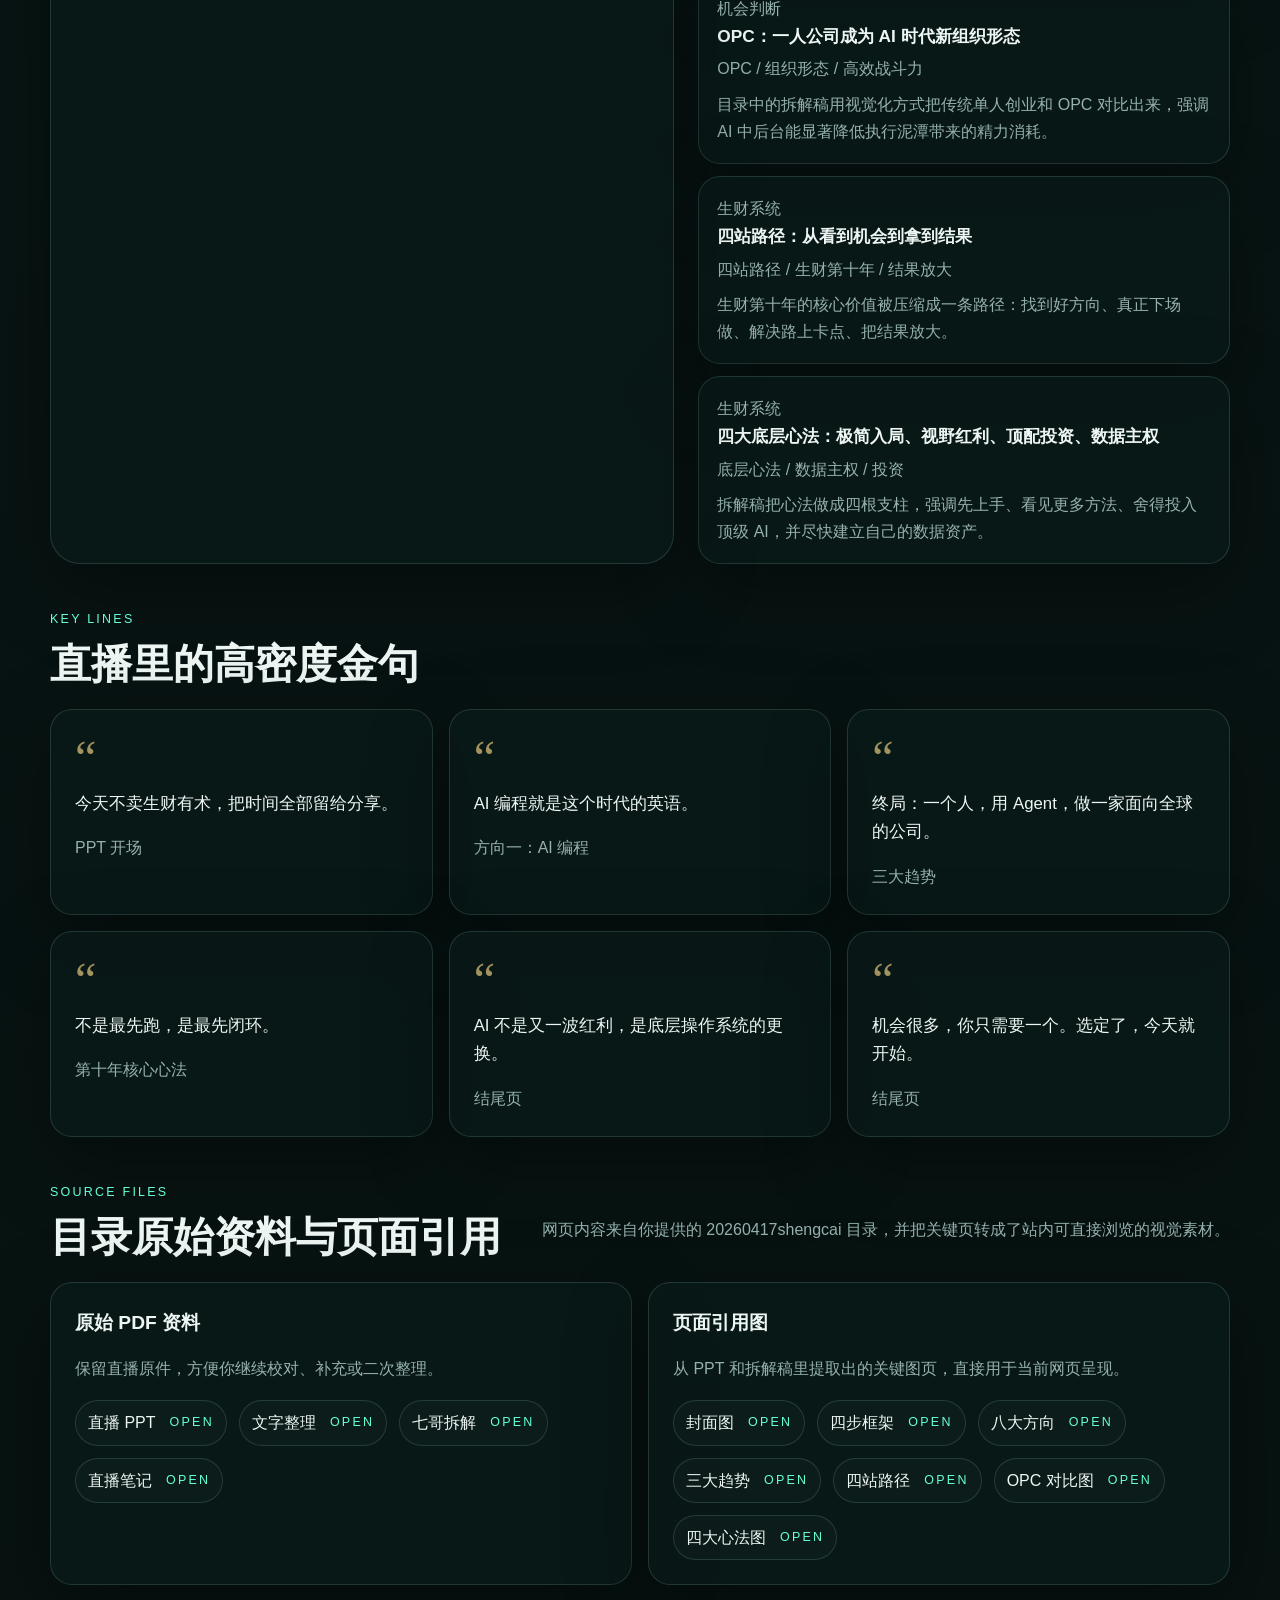
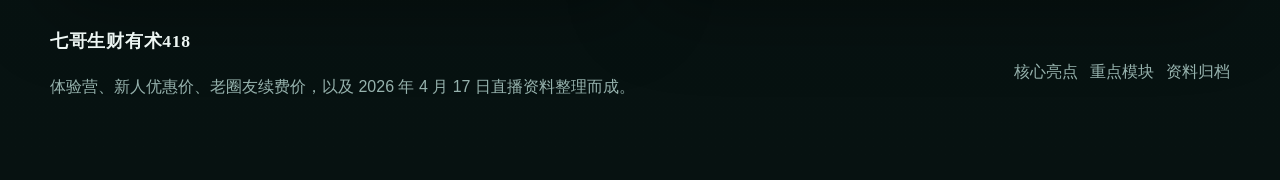
==== commit 75fd995a: "Publish shengcai-20260417 updates" ====
--- a/shengcai-20260417/index.html
+++ b/shengcai-20260417/index.html
@@ -5,6 +5,8 @@
   <meta name="viewport" content="width=device-width, initial-scale=1.0">
   <title>七哥生财有术418</title>
   <meta name="description" content="七哥生财有术418专题页，首屏展示体验营、新人优惠价和老圈友续费价。">
+  <meta name="theme-color" content="#081413">
+  <link rel="icon" href="data:image/svg+xml,%3Csvg xmlns='http://www.w3.org/2000/svg' viewBox='0 0 64 64'%3E%3Cdefs%3E%3ClinearGradient id='g' x1='0' y1='0' x2='1' y2='1'%3E%3Cstop stop-color='%2365ffd8'/%3E%3Cstop offset='1' stop-color='%23e4c77d'/%3E%3C/linearGradient%3E%3C/defs%3E%3Crect width='64' height='64' rx='18' fill='%23081413'/%3E%3Ccircle cx='32' cy='32' r='16' fill='url(%23g)'/%3E%3C/svg%3E">
   <link rel="stylesheet" href="styles.css">
 </head>
 <body>
@@ -18,14 +20,56 @@
             <small id="brand-tagline">体验营 / 新人价 / 续费价</small>
           </span>
         </a>
-        <nav class="site-nav" id="site-nav"></nav>
-      </div>
-      <div class="container">
-        <div class="creator-bar" id="creator-bar"></div>
+        <nav class="site-nav" id="site-nav">
+          <a href="#focus">亮点</a>
+          <a href="#modules">模块</a>
+          <a href="#quotes">金句</a>
+          <a href="#archive">资料</a>
+        </nav>
       </div>
     </header>
 
     <main id="top">
+      <noscript>
+        <style>
+          .renewal-top,
+          .hero,
+          .section:not(.noscript-section),
+          .site-footer {
+            display: none;
+          }
+        </style>
+        <section class="section noscript-section">
+          <div class="container">
+            <article class="noscript-card">
+              <p class="section-kicker">No Script</p>
+              <h2 class="section-title">页面脚本未启用，先看核心资料</h2>
+              <p class="section-note">
+                这个专题页的模块切换和内容填充依赖 JavaScript。你仍然可以直接打开原始资料继续浏览。
+              </p>
+              <div class="noscript-links">
+                <a class="archive-link" href="assets/生财有术418直播ppt—— 一个人 + AI + 一群人_直播版 PPT.pdf" target="_blank" rel="noopener noreferrer">
+                  <span>直播 PPT</span>
+                  <small>Open</small>
+                </a>
+                <a class="archive-link" href="assets/生财有术418直播文字一个人 + AI + 一群人：亦仁十周年直播分享整理(2).pdf" target="_blank" rel="noopener noreferrer">
+                  <span>文字整理</span>
+                  <small>Open</small>
+                </a>
+                <a class="archive-link" href="assets/生财有术418直播-七哥拆解.pdf" target="_blank" rel="noopener noreferrer">
+                  <span>七哥拆解</span>
+                  <small>Open</small>
+                </a>
+                <a class="archive-link" href="assets/生财有术418直播笔记.pdf" target="_blank" rel="noopener noreferrer">
+                  <span>直播笔记</span>
+                  <small>Open</small>
+                </a>
+              </div>
+            </article>
+          </div>
+        </section>
+      </noscript>
+
       <section class="renewal-top" aria-labelledby="renewal-top-title">
         <div class="container">
           <div class="renewal-shell">
--- a/shengcai-20260417/styles.css
+++ b/shengcai-20260417/styles.css
@@ -41,6 +41,12 @@
   text-decoration: none;
 }
 
+a:focus-visible,
+button:focus-visible {
+  outline: 2px solid var(--accent);
+  outline-offset: 3px;
+}
+
 button {
   font: inherit;
 }
@@ -454,6 +460,25 @@
 
 .section {
   padding: 32px 0 0;
+}
+
+.noscript-section {
+  padding-top: 28px;
+}
+
+.noscript-card {
+  padding: 24px;
+  border-radius: var(--radius-lg);
+  border: 1px solid var(--line);
+  background: var(--panel-strong);
+  box-shadow: var(--shadow);
+}
+
+.noscript-links {
+  display: flex;
+  flex-wrap: wrap;
+  gap: 12px;
+  margin-top: 20px;
 }
 
 .section-head {
@@ -724,7 +749,6 @@
 }
 
 @media (max-width: 1024px) {
-  .renewal-shell,
   .hero-grid,
   .module-layout,
   .focus-grid,
